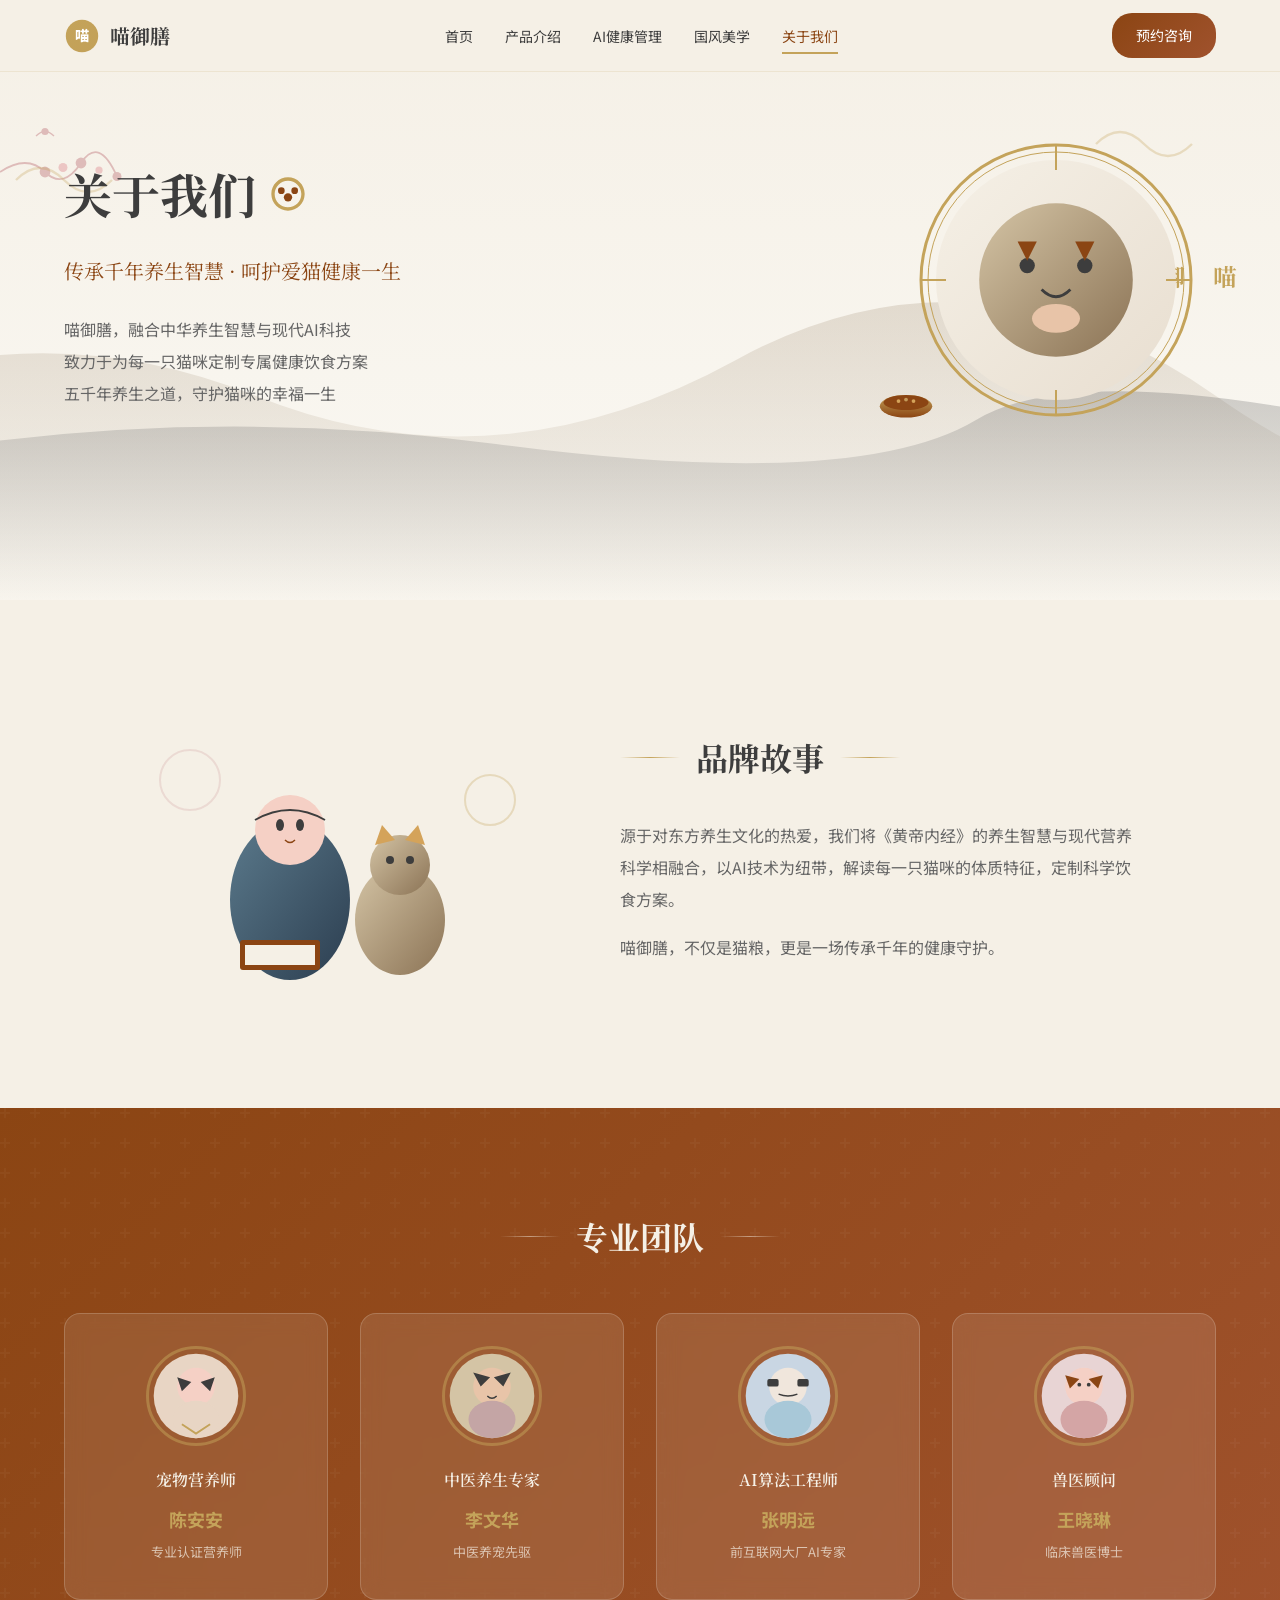
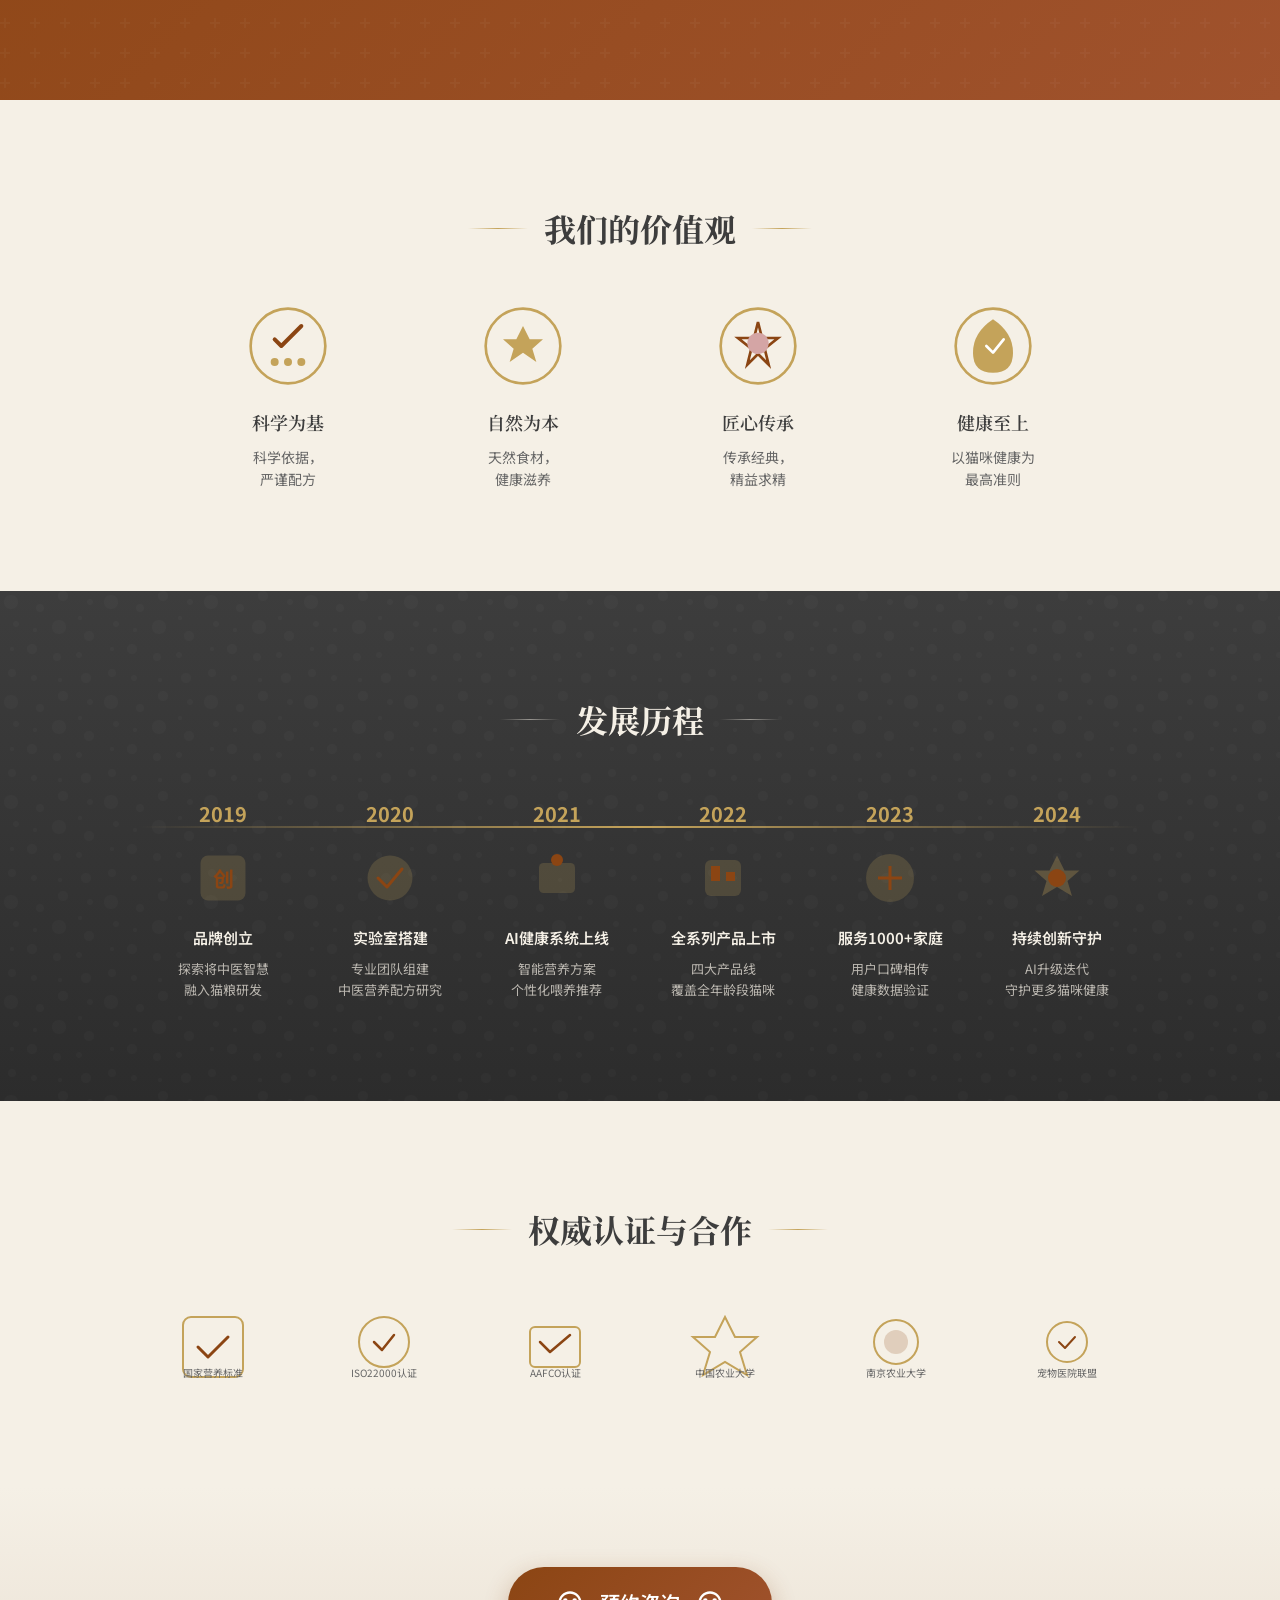
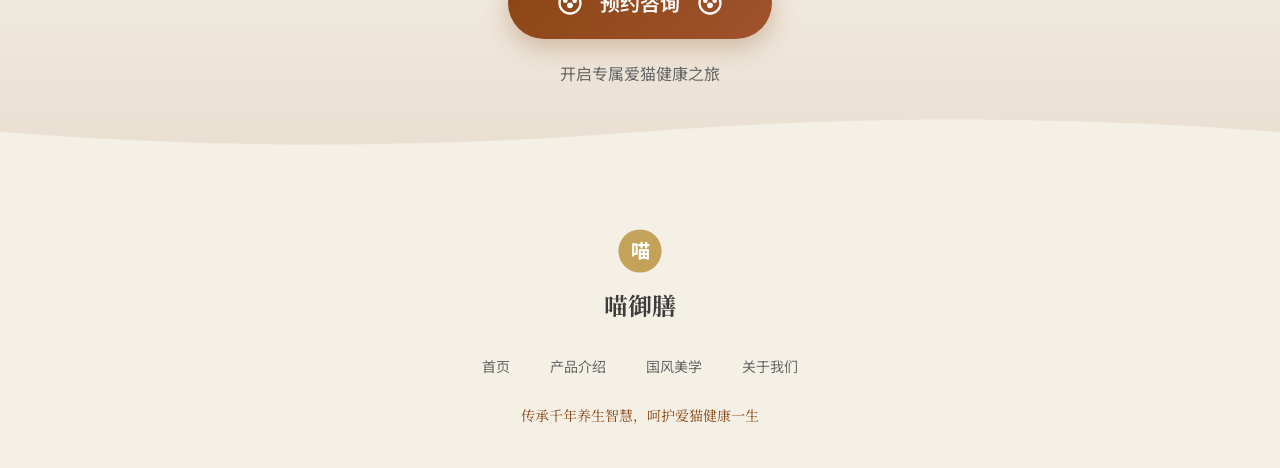
==== about.html @ 974aa681 "Add files via upload" ====
<!DOCTYPE html>
<html lang="zh-CN">
<head>
  <meta charset="UTF-8">
  <meta name="viewport" content="width=device-width, initial-scale=1.0">
  <title>关于我们 - 喵御膳</title>
  <meta name="description" content="了解喵御膳的品牌故事、专业团队与发展历程，传承千年养生智慧，融合现代AI科技。">
  <link rel="preconnect" href="https://fonts.googleapis.com">
  <link rel="preconnect" href="https://fonts.gstatic.com" crossorigin>
  <link href="https://fonts.googleapis.com/css2?family=Noto+Sans+SC:wght@300;400;500;700&family=Noto+Serif+SC:wght@400;600;700&family=Playfair+Display:wght@400;600;700&display=swap" rel="stylesheet">
  <link rel="stylesheet" href="css/main.css">
  <link rel="stylesheet" href="css/about.css">
</head>
<body>
  <!-- 导航栏 -->
  <nav class="navbar">
    <div class="container">
      <a href="index.html" class="logo">
        <div class="logo-icon">
          <svg viewBox="0 0 40 40" fill="none">
            <circle cx="20" cy="20" r="18" fill="url(#logoGrad)"/>
            <text x="20" y="26" text-anchor="middle" fill="white" font-size="16" font-weight="bold">喵</text>
            <defs>
              <linearGradient id="logoGrad" x1="0" y1="0" x2="40" y2="40">
                <stop offset="0%" stop-color="#C4A35A"/>
                <stop offset="100%" stop-color="#8B4513"/>
              </linearGradient>
            </defs>
          </svg>
        </div>
        <div class="logo-text">喵御膳</div>
      </a>
      <ul class="nav-links">
        <li><a href="index.html">首页</a></li>
        <li><a href="products.html">产品介绍</a></li>
        <li><a href="ai-health.html">AI健康管理</a></li>
        <li><a href="aesthetics.html">国风美学</a></li>
        <li><a href="about.html" class="active">关于我们</a></li>
      </ul>
      <a href="#contact" class="nav-cta">预约咨询</a>
    </div>
  </nav>

  <!-- Hero区域 -->
  <section class="about-hero">
    <!-- 梅花装饰 -->
    <div class="deco-plum-tl">
      <svg viewBox="0 0 200 150" fill="none">
        <path d="M0 80 Q30 60 50 80 T90 70 T130 85" stroke="#D4A5A5" stroke-width="2" fill="none"/>
        <circle cx="50" cy="80" r="6" fill="#D4A5A5"/>
        <circle cx="70" cy="75" r="5" fill="#E8B4B4"/>
        <circle cx="90" cy="70" r="6" fill="#D4A5A5"/>
        <circle cx="110" cy="78" r="4" fill="#E8B4B4"/>
        <circle cx="130" cy="85" r="5" fill="#D4A5A5"/>
        <path d="M40 40 Q50 30 60 40" stroke="#D4A5A5" stroke-width="1.5" fill="none"/>
        <circle cx="50" cy="35" r="4" fill="#D4A5A5"/>
      </svg>
    </div>

    <!-- 水墨山水背景 -->
    <div class="hero-bg">
      <svg viewBox="0 0 1440 500" preserveAspectRatio="xMidYMid slice" fill="none">
        <path d="M0 350 Q200 250 400 330 T800 300 T1200 330 T1440 310 V500 H0 Z" fill="url(#mountain1)" opacity="0.2"/>
        <path d="M0 400 Q300 330 600 370 T1000 350 T1440 380 V500 H0 Z" fill="url(#mountain2)" opacity="0.3"/>
        <path d="M200 150 Q220 130 240 150 T280 150" stroke="#C4A35A" stroke-width="2" fill="none" opacity="0.3"/>
        <path d="M1100 120 Q1120 100 1140 120 T1180 120" stroke="#C4A35A" stroke-width="2" fill="none" opacity="0.3"/>
        <defs>
          <linearGradient id="mountain1" x1="0" y1="0" x2="0" y2="1">
            <stop offset="0%" stop-color="#8B7355"/>
            <stop offset="100%" stop-color="#F5F0E6"/>
          </linearGradient>
          <linearGradient id="mountain2" x1="0" y1="0" x2="0" y2="1">
            <stop offset="0%" stop-color="#6B6B6B"/>
            <stop offset="100%" stop-color="#F5F0E6"/>
          </linearGradient>
        </defs>
      </svg>
    </div>

    <div class="container">
      <div class="hero-content">
        <div class="hero-text">
          <h1 class="hero-title">
            <span>关于我们</span>
            <svg class="paw-icon" viewBox="0 0 24 24" fill="#C4A35A">
              <path d="M12 2C6.48 2 2 6.48 2 12s4.48 10 10 10 10-4.48 10-10S17.52 2 12 2zm0 18c-4.41 0-8-3.59-8-8s3.59-8 8-8 8 3.59 8 8-3.59 8-8 8z"/>
              <circle cx="8" cy="10" r="2" fill="#8B4513"/>
              <circle cx="16" cy="10" r="2" fill="#8B4513"/>
              <circle cx="12" cy="14" r="2.5" fill="#8B4513"/>
            </svg>
          </h1>
          <p class="hero-subtitle">传承千年养生智慧 · 呵护爱猫健康一生</p>
          <p class="hero-desc">喵御膳，融合中华养生智慧与现代AI科技<br>致力于为每一只猫咪定制专属健康饮食方案<br>五千年养生之道，守护猫咪的幸福一生</p>
        </div>
        <div class="hero-visual">
          <!-- 竖排品牌名 -->
          <div class="brand-vertical">
            <span>喵</span>
            <span>御</span>
            <span>膳</span>
          </div>
          <!-- 圆形窗格 -->
          <div class="window-frame">
            <div class="window-inner">
              <div class="cat-placeholder">
                <svg viewBox="0 0 200 200" fill="none">
                  <circle cx="100" cy="100" r="80" fill="url(#catGrad)"/>
                  <circle cx="70" cy="85" r="8" fill="#3D3D3D"/>
                  <circle cx="130" cy="85" r="8" fill="#3D3D3D"/>
                  <path d="M60 60 L70 80 L80 60" fill="#8B4513"/>
                  <path d="M120 60 L130 80 L140 60" fill="#8B4513"/>
                  <path d="M85 110 Q100 125 115 110" stroke="#3D3D3D" stroke-width="3" fill="none"/>
                  <ellipse cx="100" cy="140" rx="25" ry="15" fill="#E8C4A8"/>
                  <defs>
                    <linearGradient id="catGrad" x1="0" y1="0" x2="1" y2="1">
                      <stop offset="0%" stop-color="#D4C4A5"/>
                      <stop offset="100%" stop-color="#8B7355"/>
                    </linearGradient>
                  </defs>
                </svg>
              </div>
            </div>
            <svg class="window-deco" viewBox="0 0 280 280" fill="none">
              <circle cx="140" cy="140" r="135" stroke="#C4A35A" stroke-width="3"/>
              <circle cx="140" cy="140" r="128" stroke="#C4A35A" stroke-width="1"/>
              <path d="M140 5 V30 M140 250 V275 M5 140 H30 M250 140 H275" stroke="#C4A35A" stroke-width="2"/>
            </svg>
          </div>
          <!-- 产品装饰 -->
          <div class="product-deco">
            <div class="food-bowl-small">
              <svg viewBox="0 0 80 50" fill="none">
                <ellipse cx="40" cy="35" rx="35" ry="15" fill="url(#bowlGrad)"/>
                <ellipse cx="40" cy="30" rx="30" ry="10" fill="#8B4513"/>
                <circle cx="30" cy="28" r="2.5" fill="#D4A35A"/>
                <circle cx="40" cy="26" r="2.5" fill="#C49A5A"/>
                <circle cx="50" cy="28" r="2.5" fill="#D4A35A"/>
                <defs>
                  <linearGradient id="bowlGrad" x1="0" y1="0" x2="0" y2="1">
                    <stop offset="0%" stop-color="#C4A35A"/>
                    <stop offset="100%" stop-color="#8B4513"/>
                  </linearGradient>
                </defs>
              </svg>
            </div>
          </div>
        </div>
      </div>
    </div>
  </section>

  <!-- 品牌故事 -->
  <section class="brand-story">
    <div class="container">
      <div class="story-content">
        <div class="story-image">
          <svg viewBox="0 0 400 300" fill="none">
            <!-- 古人形象 -->
            <ellipse cx="150" cy="200" rx="60" ry="80" fill="url(#robeGrad)"/>
            <circle cx="150" cy="130" r="35" fill="#F5D0C5"/>
            <path d="M115 120 Q150 100 185 120" stroke="#3D3D3D" stroke-width="2" fill="none"/>
            <ellipse cx="140" cy="125" rx="4" ry="6" fill="#3D3D3D"/>
            <ellipse cx="160" cy="125" rx="4" ry="6" fill="#3D3D3D"/>
            <path d="M145 140 Q150 145 155 140" stroke="#8B4513" stroke-width="1.5" fill="none"/>
            <!-- 猫咪 -->
            <ellipse cx="260" cy="220" rx="45" ry="55" fill="url(#catGrad2)"/>
            <circle cx="260" cy="165" r="30" fill="url(#catGrad2)"/>
            <path d="M235 145 L242 125 L255 140" fill="#D4A35A"/>
            <path d="M285 145 L278 125 L265 140" fill="#D4A35A"/>
            <circle cx="250" cy="160" r="4" fill="#3D3D3D"/>
            <circle cx="270" cy="160" r="4" fill="#3D3D3D"/>
            <!-- 书卷 -->
            <rect x="100" y="240" width="80" height="30" rx="3" fill="#8B4513"/>
            <rect x="105" y="245" width="70" height="20" fill="#F5F0E6"/>
            <!-- 装饰 -->
            <circle cx="50" cy="80" r="30" fill="none" stroke="#D4A5A5" stroke-width="2" opacity="0.3"/>
            <circle cx="350" cy="100" r="25" fill="none" stroke="#C4A35A" stroke-width="2" opacity="0.3"/>
            <defs>
              <linearGradient id="robeGrad" x1="0" y1="0" x2="1" y2="1">
                <stop offset="0%" stop-color="#5B7A8C"/>
                <stop offset="100%" stop-color="#2C3E50"/>
              </linearGradient>
              <linearGradient id="catGrad2" x1="0" y1="0" x2="1" y2="1">
                <stop offset="0%" stop-color="#D4C4A5"/>
                <stop offset="100%" stop-color="#8B7355"/>
              </linearGradient>
            </defs>
          </svg>
        </div>
        <div class="story-text">
          <h2 class="section-title-inline">
            <span class="deco-line"></span>
            <span>品牌故事</span>
            <span class="deco-line"></span>
          </h2>
          <p>源于对东方养生文化的热爱，我们将《黄帝内经》的养生智慧与现代营养科学相融合，以AI技术为纽带，解读每一只猫咪的体质特征，定制科学饮食方案。</p>
          <p>喵御膳，不仅是猫粮，更是一场传承千年的健康守护。</p>
        </div>
      </div>
    </div>
  </section>

  <!-- 专业团队 -->
  <section class="team-section">
    <div class="container">
      <h2 class="section-title-inline light">
        <span class="deco-line light"></span>
        <span>专业团队</span>
        <span class="deco-line light"></span>
      </h2>
      <div class="team-grid">
        <div class="team-card">
          <div class="team-avatar">
            <svg viewBox="0 0 100 100" fill="none">
              <circle cx="50" cy="50" r="45" fill="#E8D5C4"/>
              <circle cx="50" cy="40" r="20" fill="#F5D0C5"/>
              <path d="M30 30 L35 45 L45 35" fill="#3D3D3D"/>
              <path d="M70 30 L65 45 L55 35" fill="#3D3D3D"/>
              <ellipse cx="50" cy="75" rx="25" ry="20" fill="#E8D5C4"/>
              <path d="M35 80 L50 90 L65 80" stroke="#C4A35A" stroke-width="2" fill="none"/>
            </svg>
          </div>
          <h3>宠物营养师</h3>
          <p>陈安安</p>
          <p class="team-desc">专业认证营养师</p>
        </div>
        <div class="team-card">
          <div class="team-avatar">
            <svg viewBox="0 0 100 100" fill="none">
              <circle cx="50" cy="50" r="45" fill="#D4C4A5"/>
              <circle cx="50" cy="40" r="20" fill="#E8C4A8"/>
              <path d="M30 25 L38 40 L48 30" fill="#3D3D3D"/>
              <path d="M70 25 L62 40 L52 30" fill="#3D3D3D"/>
              <ellipse cx="50" cy="75" rx="25" ry="20" fill="#C4A5A5"/>
              <path d="M45 50 Q50 55 55 50" stroke="#3D3D3D" stroke-width="1.5" fill="none"/>
            </svg>
          </div>
          <h3>中医养生专家</h3>
          <p>李文华</p>
          <p class="team-desc">中医养宠先驱</p>
        </div>
        <div class="team-card">
          <div class="team-avatar">
            <svg viewBox="0 0 100 100" fill="none">
              <circle cx="50" cy="50" r="45" fill="#C9D6E3"/>
              <circle cx="50" cy="40" r="20" fill="#F0E6DC"/>
              <rect x="28" y="32" width="12" height="8" rx="2" fill="#3D3D3D"/>
              <rect x="60" y="32" width="12" height="8" rx="2" fill="#3D3D3D"/>
              <ellipse cx="50" cy="75" rx="25" ry="20" fill="#A8C8D8"/>
              <path d="M40 48 Q50 52 60 48" stroke="#3D3D3D" stroke-width="1.5" fill="none"/>
            </svg>
          </div>
          <h3>AI算法工程师</h3>
          <p>张明远</p>
          <p class="team-desc">前互联网大厂AI专家</p>
        </div>
        <div class="team-card">
          <div class="team-avatar">
            <svg viewBox="0 0 100 100" fill="none">
              <circle cx="50" cy="50" r="45" fill="#E8D4D4"/>
              <circle cx="50" cy="40" r="20" fill="#F5D0C5"/>
              <path d="M30 28 L35 42 L45 32" fill="#8B4513"/>
              <path d="M70 28 L65 42 L55 32" fill="#8B4513"/>
              <ellipse cx="50" cy="75" rx="25" ry="20" fill="#D4A5A5"/>
              <circle cx="45" cy="38" r="2" fill="#3D3D3D"/>
              <circle cx="55" cy="38" r="2" fill="#3D3D3D"/>
            </svg>
          </div>
          <h3>兽医顾问</h3>
          <p>王晓琳</p>
          <p class="team-desc">临床兽医博士</p>
        </div>
      </div>
    </div>
  </section>

  <!-- 我们的价值观 -->
  <section class="values-section">
    <div class="container">
      <h2 class="section-title-inline">
        <span class="deco-line"></span>
        <span>我们的价值观</span>
        <span class="deco-line"></span>
      </h2>
      <div class="values-grid">
        <div class="value-item">
          <div class="value-icon">
            <svg viewBox="0 0 60 60" fill="none">
              <circle cx="30" cy="30" r="28" stroke="#C4A35A" stroke-width="2"/>
              <path d="M20 25 L25 30 L40 15" stroke="#8B4513" stroke-width="3" stroke-linecap="round" stroke-linejoin="round"/>
              <circle cx="20" cy="42" r="3" fill="#C4A35A"/>
              <circle cx="30" cy="42" r="3" fill="#C4A35A"/>
              <circle cx="40" cy="42" r="3" fill="#C4A35A"/>
            </svg>
          </div>
          <h3>科学为基</h3>
          <p>科学依据，<br>严谨配方</p>
        </div>
        <div class="value-item">
          <div class="value-icon">
            <svg viewBox="0 0 60 60" fill="none">
              <circle cx="30" cy="30" r="28" stroke="#C4A35A" stroke-width="2"/>
              <path d="M30 15 L35 25 H45 L37 32 L40 42 L30 35 L20 42 L23 32 L15 25 H25 Z" fill="#C4A35A"/>
            </svg>
          </div>
          <h3>自然为本</h3>
          <p>天然食材，<br>健康滋养</p>
        </div>
        <div class="value-item">
          <div class="value-icon">
            <svg viewBox="0 0 60 60" fill="none">
              <circle cx="30" cy="30" r="28" stroke="#C4A35A" stroke-width="2"/>
              <path d="M30 12 L33 24 H45 L35 32 L38 44 L30 36 L22 44 L25 32 L15 24 H27 Z" fill="none" stroke="#8B4513" stroke-width="2"/>
              <circle cx="30" cy="28" r="8" fill="#D4A5A5"/>
            </svg>
          </div>
          <h3>匠心传承</h3>
          <p>传承经典，<br>精益求精</p>
        </div>
        <div class="value-item">
          <div class="value-icon">
            <svg viewBox="0 0 60 60" fill="none">
              <circle cx="30" cy="30" r="28" stroke="#C4A35A" stroke-width="2"/>
              <path d="M30 10 Q45 20 45 35 Q45 50 30 50 Q15 50 15 35 Q15 20 30 10" fill="#C4A35A"/>
              <path d="M25 30 L30 35 L38 25" stroke="white" stroke-width="2" stroke-linecap="round" stroke-linejoin="round"/>
            </svg>
          </div>
          <h3>健康至上</h3>
          <p>以猫咪健康为<br>最高准则</p>
        </div>
      </div>
    </div>
  </section>

  <!-- 发展历程 -->
  <section class="timeline-section">
    <div class="container">
      <h2 class="section-title-inline light">
        <span class="deco-line light"></span>
        <span>发展历程</span>
        <span class="deco-line light"></span>
      </h2>
      <div class="timeline">
        <div class="timeline-item">
          <div class="timeline-year">2019</div>
          <div class="timeline-icon">
            <svg viewBox="0 0 40 40" fill="none">
              <rect x="5" y="5" width="30" height="30" rx="5" fill="#C4A35A" opacity="0.2"/>
              <text x="20" y="26" text-anchor="middle" fill="#8B4513" font-size="14" font-weight="bold">创</text>
            </svg>
          </div>
          <div class="timeline-content">
            <h4>品牌创立</h4>
            <p>探索将中医智慧<br>融入猫粮研发</p>
          </div>
        </div>
        <div class="timeline-item">
          <div class="timeline-year">2020</div>
          <div class="timeline-icon">
            <svg viewBox="0 0 40 40" fill="none">
              <circle cx="20" cy="20" r="15" fill="#C4A35A" opacity="0.2"/>
              <path d="M12 20 L18 26 L28 14" stroke="#8B4513" stroke-width="2" stroke-linecap="round" stroke-linejoin="round"/>
            </svg>
          </div>
          <div class="timeline-content">
            <h4>实验室搭建</h4>
            <p>专业团队组建<br>中医营养配方研究</p>
          </div>
        </div>
        <div class="timeline-item">
          <div class="timeline-year">2021</div>
          <div class="timeline-icon">
            <svg viewBox="0 0 40 40" fill="none">
              <rect x="8" y="10" width="24" height="20" rx="3" fill="#C4A35A" opacity="0.2"/>
              <circle cx="20" cy="8" r="4" fill="#8B4513"/>
            </svg>
          </div>
          <div class="timeline-content">
            <h4>AI健康系统上线</h4>
            <p>智能营养方案<br>个性化喂养推荐</p>
          </div>
        </div>
        <div class="timeline-item">
          <div class="timeline-year">2022</div>
          <div class="timeline-icon">
            <svg viewBox="0 0 40 40" fill="none">
              <rect x="8" y="8" width="24" height="24" rx="4" fill="#C4A35A" opacity="0.2"/>
              <rect x="12" y="12" width="6" height="10" fill="#8B4513"/>
              <rect x="22" y="16" width="6" height="6" fill="#8B4513"/>
            </svg>
          </div>
          <div class="timeline-content">
            <h4>全系列产品上市</h4>
            <p>四大产品线<br>覆盖全年龄段猫咪</p>
          </div>
        </div>
        <div class="timeline-item">
          <div class="timeline-year">2023</div>
          <div class="timeline-icon">
            <svg viewBox="0 0 40 40" fill="none">
              <circle cx="20" cy="20" r="16" fill="#C4A35A" opacity="0.2"/>
              <path d="M12 20 H28 M20 12 V28" stroke="#8B4513" stroke-width="2"/>
            </svg>
          </div>
          <div class="timeline-content">
            <h4>服务1000+家庭</h4>
            <p>用户口碑相传<br>健康数据验证</p>
          </div>
        </div>
        <div class="timeline-item">
          <div class="timeline-year">2024</div>
          <div class="timeline-icon">
            <svg viewBox="0 0 40 40" fill="none">
              <polygon points="20,5 25,15 35,15 27,22 30,32 20,26 10,32 13,22 5,15 15,15" fill="#C4A35A" opacity="0.3"/>
              <circle cx="20" cy="20" r="6" fill="#8B4513"/>
            </svg>
          </div>
          <div class="timeline-content">
            <h4>持续创新守护</h4>
            <p>AI升级迭代<br>守护更多猫咪健康</p>
          </div>
        </div>
      </div>
    </div>
  </section>

  <!-- 权威认证与合作 -->
  <section class="certification-section">
    <div class="container">
      <h2 class="section-title-inline">
        <span class="deco-line"></span>
        <span>权威认证与合作</span>
        <span class="deco-line"></span>
      </h2>
      <div class="cert-grid">
        <div class="cert-item">
          <div class="cert-icon">
            <svg viewBox="0 0 80 80" fill="none">
              <rect x="10" y="10" width="60" height="60" rx="8" fill="#F5F0E6" stroke="#C4A35A" stroke-width="2"/>
              <path d="M25 40 L35 50 L55 30" stroke="#8B4513" stroke-width="3" stroke-linecap="round" stroke-linejoin="round"/>
              <text x="40" y="70" text-anchor="middle" fill="#666" font-size="10">国家营养标准</text>
            </svg>
          </div>
        </div>
        <div class="cert-item">
          <div class="cert-icon">
            <svg viewBox="0 0 80 80" fill="none">
              <circle cx="40" cy="35" r="25" fill="#F5F0E6" stroke="#C4A35A" stroke-width="2"/>
              <path d="M30 35 L38 43 L50 28" stroke="#8B4513" stroke-width="2.5" stroke-linecap="round" stroke-linejoin="round"/>
              <text x="40" y="70" text-anchor="middle" fill="#666" font-size="10">ISO22000认证</text>
            </svg>
          </div>
        </div>
        <div class="cert-item">
          <div class="cert-icon">
            <svg viewBox="0 0 80 80" fill="none">
              <rect x="15" y="20" width="50" height="40" rx="5" fill="#F5F0E6" stroke="#C4A35A" stroke-width="2"/>
              <path d="M25 35 L35 45 L55 28" stroke="#8B4513" stroke-width="2.5" stroke-linecap="round" stroke-linejoin="round"/>
              <text x="40" y="70" text-anchor="middle" fill="#666" font-size="10">AAFCO认证</text>
            </svg>
          </div>
        </div>
        <div class="cert-item">
          <div class="cert-icon">
            <svg viewBox="0 0 80 80" fill="none">
              <polygon points="40,10 50,30 72,30 55,45 62,68 40,55 18,68 25,45 8,30 30,30" fill="#F5F0E6" stroke="#C4A35A" stroke-width="2"/>
              <text x="40" y="70" text-anchor="middle" fill="#666" font-size="10">中国农业大学</text>
            </svg>
          </div>
        </div>
        <div class="cert-item">
          <div class="cert-icon">
            <svg viewBox="0 0 80 80" fill="none">
              <circle cx="40" cy="35" r="22" fill="#F5F0E6" stroke="#C4A35A" stroke-width="2"/>
              <circle cx="40" cy="35" r="12" fill="#8B4513" opacity="0.2"/>
              <text x="40" y="70" text-anchor="middle" fill="#666" font-size="10">南京农业大学</text>
            </svg>
          </div>
        </div>
        <div class="cert-item">
          <div class="cert-icon">
            <svg viewBox="0 0 80 80" fill="none">
              <rect x="20" y="15" width="40" height="40" rx="20" fill="#F5F0E6" stroke="#C4A35A" stroke-width="2"/>
              <path d="M32 35 L38 41 L48 30" stroke="#8B4513" stroke-width="2" stroke-linecap="round" stroke-linejoin="round"/>
              <text x="40" y="70" text-anchor="middle" fill="#666" font-size="10">宠物医院联盟</text>
            </svg>
          </div>
        </div>
      </div>
    </div>
  </section>

  <!-- CTA区域 -->
  <section class="cta-section" id="contact">
    <div class="container">
      <a href="#" class="cta-button-large">
        <svg class="paw-left" viewBox="0 0 24 24" fill="currentColor">
          <path d="M12 2C6.48 2 2 6.48 2 12s4.48 10 10 10 10-4.48 10-10S17.52 2 12 2zm0 18c-4.41 0-8-3.59-8-8s3.59-8 8-8 8 3.59 8 8-3.59 8-8 8z"/>
          <circle cx="8" cy="10" r="2" fill="white"/>
          <circle cx="16" cy="10" r="2" fill="white"/>
          <circle cx="12" cy="14" r="2.5" fill="white"/>
        </svg>
        <span>预约咨询</span>
        <svg class="paw-right" viewBox="0 0 24 24" fill="currentColor">
          <path d="M12 2C6.48 2 2 6.48 2 12s4.48 10 10 10 10-4.48 10-10S17.52 2 12 2zm0 18c-4.41 0-8-3.59-8-8s3.59-8 8-8 8 3.59 8 8-3.59 8-8 8z"/>
          <circle cx="8" cy="10" r="2" fill="white"/>
          <circle cx="16" cy="10" r="2" fill="white"/>
          <circle cx="12" cy="14" r="2.5" fill="white"/>
        </svg>
      </a>
      <p class="cta-desc">开启专属爱猫健康之旅</p>
    </div>
  </section>

  <!-- 页脚 -->
  <footer class="footer">
    <div class="footer-deco">
      <svg viewBox="0 0 1440 100" preserveAspectRatio="none">
        <path d="M0 30 Q360 80 720 30 T1440 30 V100 H0 Z" fill="#F5F0E6"/>
      </svg>
    </div>
    <div class="container">
      <div class="footer-logo">
        <div class="logo-icon small">
          <svg viewBox="0 0 40 40" fill="none">
            <circle cx="20" cy="20" r="18" fill="url(#logoGradFooter)"/>
            <text x="20" y="26" text-anchor="middle" fill="white" font-size="16" font-weight="bold">喵</text>
            <defs>
              <linearGradient id="logoGradFooter" x1="0" y1="0" x2="40" y2="40">
                <stop offset="0%" stop-color="#C4A35A"/>
                <stop offset="100%" stop-color="#8B4513"/>
              </linearGradient>
            </defs>
          </svg>
        </div>
        <div class="logo-text-footer">喵御膳</div>
      </div>
      <ul class="footer-links">
        <li><a href="index.html">首页</a></li>
        <li><a href="products.html">产品介绍</a></li>
        <li><a href="aesthetics.html">国风美学</a></li>
        <li><a href="about.html">关于我们</a></li>
      </ul>
      <p class="footer-copy">传承千年养生智慧，呵护爱猫健康一生</p>
    </div>
  </footer>

  <script src="js/main.js"></script>
</body>
</html>
---- css/main.css ----
/* 喵御膳 - 公共样式 */

/* CSS变量 */
:root {
  --color-primary: #C4A35A;
  --color-primary-dark: #A68A4A;
  --color-secondary: #8B4513;
  --color-bg: #F5F0E6;
  --color-bg-light: #FAF8F3;
  --color-text: #3D3D3D;
  --color-text-light: #666666;
  --color-accent: #D4A5A5;
  --color-ink: #6B6B6B;
  --color-cta: #8B0000;
  --shadow-soft: 0 4px 20px rgba(0, 0, 0, 0.08);
  --shadow-card: 0 8px 32px rgba(0, 0, 0, 0.1);
  --radius: 16px;
  --radius-sm: 8px;
}

/* 重置 */
* {
  margin: 0;
  padding: 0;
  box-sizing: border-box;
}

html {
  scroll-behavior: smooth;
}

body {
  font-family: 'Noto Sans SC', 'PingFang SC', 'Microsoft YaHei', sans-serif;
  background-color: var(--color-bg);
  color: var(--color-text);
  line-height: 1.8;
  overflow-x: hidden;
}

/* 字体导入 */
@import url('https://fonts.googleapis.com/css2?family=Noto+Sans+SC:wght@300;400;500;700&family=Noto+Serif+SC:wght@400;600;700&family=Playfair+Display:wght@400;600;700&display=swap');

/* 标题字体 */
h1, h2, h3, .title-serif {
  font-family: 'Noto Serif SC', serif;
}

/* 链接 */
a {
  text-decoration: none;
  color: inherit;
  transition: color 0.3s ease;
}

a:hover {
  color: var(--color-primary);
}

/* 图片 */
img {
  max-width: 100%;
  height: auto;
  display: block;
}

/* 容器 */
.container {
  max-width: 1200px;
  margin: 0 auto;
  padding: 0 24px;
}

/* 导航栏 */
.navbar {
  position: fixed;
  top: 0;
  left: 0;
  right: 0;
  height: 72px;
  background: rgba(245, 240, 230, 0.98);
  backdrop-filter: blur(10px);
  z-index: 1000;
  border-bottom: 1px solid rgba(196, 163, 90, 0.15);
}

.navbar .container {
  display: flex;
  align-items: center;
  justify-content: space-between;
  height: 100%;
}

.logo {
  display: flex;
  align-items: center;
  gap: 10px;
}

.logo-icon {
  width: 36px;
  height: 36px;
}

.logo-icon svg {
  width: 100%;
  height: 100%;
}

.logo-text {
  font-family: 'Noto Serif SC', serif;
  font-size: 20px;
  font-weight: 700;
  color: var(--color-text);
}

.nav-links {
  display: flex;
  gap: 32px;
  list-style: none;
}

.nav-links a {
  font-size: 14px;
  color: var(--color-text);
  position: relative;
  padding: 8px 0;
  transition: color 0.3s ease;
}

.nav-links a:hover,
.nav-links a.active {
  color: var(--color-secondary);
}

.nav-links a::after {
  content: '';
  position: absolute;
  bottom: 0;
  left: 0;
  width: 0;
  height: 2px;
  background: var(--color-primary);
  transition: width 0.3s ease;
}

.nav-links a:hover::after,
.nav-links a.active::after {
  width: 100%;
}

.nav-cta {
  background: linear-gradient(135deg, var(--color-secondary), #A0522D);
  color: white !important;
  padding: 10px 24px;
  border-radius: 20px;
  font-size: 14px;
  transition: all 0.3s ease;
}

.nav-cta:hover {
  transform: translateY(-2px);
  box-shadow: 0 4px 12px rgba(139, 69, 19, 0.3);
}

/* 按钮样式 */
.btn {
  display: inline-flex;
  align-items: center;
  gap: 8px;
  padding: 14px 32px;
  border-radius: 28px;
  font-size: 16px;
  font-weight: 500;
  cursor: pointer;
  transition: all 0.3s ease;
  border: none;
}

.btn-primary {
  background: linear-gradient(135deg, #8B4513, #A0522D);
  color: white;
  box-shadow: 0 4px 16px rgba(139, 69, 19, 0.3);
}

.btn-primary:hover {
  transform: translateY(-2px);
  box-shadow: 0 6px 20px rgba(139, 69, 19, 0.4);
  color: white;
}

.btn-gold {
  background: linear-gradient(135deg, var(--color-primary), #D4AF37);
  color: white;
  box-shadow: 0 4px 16px rgba(196, 163, 90, 0.3);
}

.btn-gold:hover {
  transform: translateY(-2px);
  box-shadow: 0 6px 20px rgba(196, 163, 90, 0.4);
  color: white;
}

/* 区块标题 */
.section-title {
  text-align: center;
  margin-bottom: 48px;
}

.section-title h2 {
  font-size: 36px;
  font-weight: 700;
  color: var(--color-text);
  margin-bottom: 12px;
  position: relative;
  display: inline-block;
}

.section-title h2::after {
  content: '';
  position: absolute;
  bottom: -8px;
  left: 50%;
  transform: translateX(-50%);
  width: 60px;
  height: 3px;
  background: linear-gradient(90deg, transparent, var(--color-primary), transparent);
}

.section-title p {
  font-size: 16px;
  color: var(--color-text-light);
  margin-top: 16px;
}

/* 装饰元素 */
.deco-plum {
  position: absolute;
  width: 120px;
  opacity: 0.6;
  pointer-events: none;
}

/* 卡片样式 */
.card {
  background: white;
  border-radius: var(--radius);
  padding: 32px;
  box-shadow: var(--shadow-card);
  transition: transform 0.3s ease, box-shadow 0.3s ease;
}

.card:hover {
  transform: translateY(-4px);
  box-shadow: 0 12px 40px rgba(0, 0, 0, 0.12);
}

/* 图标圆圈 */
.icon-circle {
  width: 64px;
  height: 64px;
  border-radius: 50%;
  background: linear-gradient(135deg, var(--color-bg), white);
  display: flex;
  align-items: center;
  justify-content: center;
  margin-bottom: 16px;
  border: 2px solid rgba(196, 163, 90, 0.3);
}

.icon-circle svg {
  width: 28px;
  height: 28px;
  color: var(--color-primary);
}

/* 页脚 */
.footer {
  background: #F5F0E6;
  padding: 60px 0 40px;
  position: relative;
  text-align: center;
}

.footer-deco {
  position: absolute;
  top: -50px;
  left: 0;
  right: 0;
  height: 50px;
}

.footer-deco svg {
  width: 100%;
  height: 100%;
}

.footer-logo {
  display: flex;
  flex-direction: column;
  align-items: center;
  margin-bottom: 24px;
}

.logo-icon.small {
  width: 48px;
  height: 48px;
  margin-bottom: 8px;
}

.logo-icon.small svg {
  width: 100%;
  height: 100%;
}

.logo-text-footer {
  font-size: 24px;
  font-weight: 700;
  color: #3D3D3D;
  font-family: 'Noto Serif SC', serif;
}

.footer-links {
  display: flex;
  justify-content: center;
  gap: 40px;
  margin-bottom: 24px;
  list-style: none;
}

.footer-links a {
  color: #666;
  font-size: 14px;
  transition: color 0.3s ease;
}

.footer-links a:hover {
  color: #C4A35A;
}

.footer-copy {
  font-size: 14px;
  color: #8B4513;
  font-family: 'Noto Serif SC', serif;
}

/* 动画 */
@keyframes fadeInUp {
  from {
    opacity: 0;
    transform: translateY(30px);
  }
  to {
    opacity: 1;
    transform: translateY(0);
  }
}

.fade-in-up {
  animation: fadeInUp 0.8s ease forwards;
}

/* 响应式 */
@media (max-width: 768px) {
  .navbar {
    height: 60px;
  }

  .nav-links {
    display: none;
  }

  .logo-text {
    font-size: 20px;
  }

  .section-title h2 {
    font-size: 28px;
  }

  .container {
    padding: 0 16px;
  }
}
---- css/about.css ----
/* 关于我们页面样式 */

/* Hero区域 */
.about-hero {
  position: relative;
  min-height: 600px;
  padding-top: 120px;
  padding-bottom: 80px;
  background: linear-gradient(180deg, #F5F0E6 0%, #FAF8F3 100%);
  overflow: hidden;
}

.about-hero .deco-plum-tl {
  position: absolute;
  top: 100px;
  left: 0;
  width: 180px;
  opacity: 0.7;
}

.about-hero .hero-bg {
  position: absolute;
  bottom: 0;
  left: 0;
  right: 0;
  height: 100%;
  z-index: 0;
}

.about-hero .hero-bg svg {
  width: 100%;
  height: 100%;
}

.about-hero .container {
  position: relative;
  z-index: 1;
}

.about-hero .hero-content {
  display: flex;
  align-items: center;
  justify-content: space-between;
  gap: 60px;
}

.about-hero .hero-text {
  flex: 1;
  max-width: 550px;
}

.about-hero .hero-title {
  display: flex;
  align-items: center;
  gap: 12px;
  font-size: 48px;
  font-weight: 700;
  color: #3D3D3D;
  margin-bottom: 16px;
  font-family: 'Noto Serif SC', serif;
}

.about-hero .hero-title .paw-icon {
  width: 40px;
  height: 40px;
}

.about-hero .hero-subtitle {
  font-size: 20px;
  color: #8B4513;
  margin-bottom: 24px;
  font-family: 'Noto Serif SC', serif;
}

.about-hero .hero-desc {
  font-size: 16px;
  line-height: 2;
  color: #666;
}

.about-hero .hero-visual {
  position: relative;
  width: 320px;
  height: 320px;
  display: flex;
  align-items: center;
  justify-content: center;
}

.about-hero .brand-vertical {
  position: absolute;
  right: -30px;
  top: 50%;
  transform: translateY(-50%);
  display: flex;
  flex-direction: column;
  gap: 8px;
  writing-mode: vertical-rl;
  text-orientation: upright;
  font-size: 24px;
  font-weight: 700;
  color: #C4A35A;
  font-family: 'Noto Serif SC', serif;
  letter-spacing: 8px;
}

.about-hero .window-frame {
  position: relative;
  width: 280px;
  height: 280px;
}

.about-hero .window-inner {
  position: absolute;
  top: 50%;
  left: 50%;
  transform: translate(-50%, -50%);
  width: 240px;
  height: 240px;
  border-radius: 50%;
  overflow: hidden;
  background: linear-gradient(135deg, #F5F0E6, #E8DED0);
}

.about-hero .cat-placeholder {
  width: 100%;
  height: 100%;
  display: flex;
  align-items: center;
  justify-content: center;
}

.about-hero .cat-placeholder svg {
  width: 80%;
  height: 80%;
}

.about-hero .window-deco {
  position: absolute;
  top: 0;
  left: 0;
  width: 100%;
  height: 100%;
}

.about-hero .product-deco {
  position: absolute;
  bottom: 20px;
  left: -20px;
}

.about-hero .food-bowl-small {
  width: 60px;
  height: 40px;
}

/* 通用区块标题 */
.section-title-inline {
  display: flex;
  align-items: center;
  justify-content: center;
  gap: 16px;
  font-size: 32px;
  font-weight: 700;
  color: #3D3D3D;
  margin-bottom: 48px;
  font-family: 'Noto Serif SC', serif;
}

.section-title-inline.light {
  color: #F5F0E6;
}

.section-title-inline .deco-line {
  width: 60px;
  height: 1px;
  background: linear-gradient(90deg, transparent, #C4A35A, transparent);
}

.section-title-inline .deco-line.light {
  background: linear-gradient(90deg, transparent, rgba(245, 240, 230, 0.5), transparent);
}

/* 品牌故事 */
.brand-story {
  padding: 100px 0;
  background: #F5F0E6;
}

.brand-story .story-content {
  display: flex;
  align-items: center;
  gap: 80px;
  max-width: 1000px;
  margin: 0 auto;
}

.brand-story .story-image {
  flex: 0 0 400px;
}

.brand-story .story-image svg {
  width: 100%;
  height: auto;
}

.brand-story .story-text {
  flex: 1;
}

.brand-story .story-text .section-title-inline {
  justify-content: flex-start;
  margin-bottom: 32px;
}

.brand-story .story-text p {
  font-size: 16px;
  line-height: 2;
  color: #666;
  margin-bottom: 16px;
}

/* 专业团队 */
.team-section {
  padding: 100px 0;
  background: linear-gradient(135deg, #8B4513 0%, #A0522D 100%);
  position: relative;
  overflow: hidden;
}

.team-section::before {
  content: '';
  position: absolute;
  top: 0;
  left: 0;
  right: 0;
  bottom: 0;
  background: url("data:image/svg+xml,%3Csvg width='60' height='60' viewBox='0 0 60 60' xmlns='http://www.w3.org/2000/svg'%3E%3Cg fill='none' fill-rule='evenodd'%3E%3Cg fill='%23ffffff' fill-opacity='0.03'%3E%3Cpath d='M36 34v-4h-2v4h-4v2h4v4h2v-4h4v-2h-4zm0-30V0h-2v4h-4v2h4v4h2V6h4V4h-4zM6 34v-4H4v4H0v2h4v4h2v-4h4v-2H6zM6 4V0H4v4H0v2h4v4h2V6h4V4H6z'/%3E%3C/g%3E%3C/g%3E%3C/svg%3E");
}

.team-section .container {
  position: relative;
  z-index: 1;
}

.team-grid {
  display: grid;
  grid-template-columns: repeat(4, 1fr);
  gap: 32px;
}

.team-card {
  text-align: center;
  padding: 32px 24px;
  background: rgba(255, 255, 255, 0.1);
  backdrop-filter: blur(10px);
  border-radius: 16px;
  border: 1px solid rgba(245, 240, 230, 0.2);
  transition: transform 0.3s ease;
}

.team-card:hover {
  transform: translateY(-8px);
}

.team-avatar {
  width: 100px;
  height: 100px;
  margin: 0 auto 20px;
  border-radius: 50%;
  overflow: hidden;
  border: 3px solid rgba(196, 163, 90, 0.5);
}

.team-avatar svg {
  width: 100%;
  height: 100%;
}

.team-card h3 {
  font-size: 16px;
  font-weight: 600;
  color: #F5F0E6;
  margin-bottom: 8px;
}

.team-card p {
  font-size: 18px;
  font-weight: 700;
  color: #C4A35A;
  margin-bottom: 4px;
}

.team-card .team-desc {
  font-size: 13px;
  color: rgba(245, 240, 230, 0.7);
  font-weight: 400;
}

/* 价值观 */
.values-section {
  padding: 100px 0;
  background: #F5F0E6;
}

.values-grid {
  display: grid;
  grid-template-columns: repeat(4, 1fr);
  gap: 40px;
  max-width: 900px;
  margin: 0 auto;
}

.value-item {
  text-align: center;
}

.value-icon {
  width: 80px;
  height: 80px;
  margin: 0 auto 20px;
}

.value-icon svg {
  width: 100%;
  height: 100%;
}

.value-item h3 {
  font-size: 18px;
  font-weight: 600;
  color: #3D3D3D;
  margin-bottom: 8px;
}

.value-item p {
  font-size: 14px;
  color: #666;
  line-height: 1.6;
}

/* 发展历程 */
.timeline-section {
  padding: 100px 0;
  background: linear-gradient(180deg, #3D3D3D 0%, #2C2C2C 100%);
  position: relative;
}

.timeline-section::before {
  content: '';
  position: absolute;
  top: 0;
  left: 0;
  right: 0;
  bottom: 0;
  background: url("data:image/svg+xml,%3Csvg width='100' height='100' viewBox='0 0 100 100' xmlns='http://www.w3.org/2000/svg'%3E%3Cpath d='M11 18c3.866 0 7-3.134 7-7s-3.134-7-7-7-7 3.134-7 7 3.134 7 7 7zm48 25c3.866 0 7-3.134 7-7s-3.134-7-7-7-7 3.134-7 7 3.134 7 7 7zm-43-7c1.657 0 3-1.343 3-3s-1.343-3-3-3-3 1.343-3 3 1.343 3 3 3zm63 31c1.657 0 3-1.343 3-3s-1.343-3-3-3-3 1.343-3 3 1.343 3 3 3zM34 90c1.657 0 3-1.343 3-3s-1.343-3-3-3-3 1.343-3 3 1.343 3 3 3zm56-76c1.657 0 3-1.343 3-3s-1.343-3-3-3-3 1.343-3 3 1.343 3 3 3zM12 86c2.21 0 4-1.79 4-4s-1.79-4-4-4-4 1.79-4 4 1.79 4 4 4zm28-65c2.21 0 4-1.79 4-4s-1.79-4-4-4-4 1.79-4 4 1.79 4 4 4zm23-11c2.76 0 5-2.24 5-5s-2.24-5-5-5-5 2.24-5 5 2.24 5 5 5zm-6 60c2.21 0 4-1.79 4-4s-1.79-4-4-4-4 1.79-4 4 1.79 4 4 4zm29 22c2.76 0 5-2.24 5-5s-2.24-5-5-5-5 2.24-5 5 2.24 5 5 5zM32 63c2.76 0 5-2.24 5-5s-2.24-5-5-5-5 2.24-5 5 2.24 5 5 5zm57-13c2.76 0 5-2.24 5-5s-2.24-5-5-5-5 2.24-5 5 2.24 5 5 5zm-9-21c1.105 0 2-.895 2-2s-.895-2-2-2-2 .895-2 2 .895 2 2 2zM60 91c1.105 0 2-.895 2-2s-.895-2-2-2-2 .895-2 2 .895 2 2 2zM35 41c1.105 0 2-.895 2-2s-.895-2-2-2-2 .895-2 2 .895 2 2 2zM12 60c1.105 0 2-.895 2-2s-.895-2-2-2-2 .895-2 2 .895 2 2 2z' fill='%23ffffff' fill-opacity='0.02' fill-rule='evenodd'/%3E%3C/svg%3E");
}

.timeline-section .container {
  position: relative;
  z-index: 1;
}

.timeline {
  display: flex;
  justify-content: space-between;
  position: relative;
  max-width: 1000px;
  margin: 0 auto;
}

.timeline::before {
  content: '';
  position: absolute;
  top: 30px;
  left: 0;
  right: 0;
  height: 2px;
  background: linear-gradient(90deg, transparent, #C4A35A, transparent);
}

.timeline-item {
  text-align: center;
  position: relative;
  flex: 1;
}

.timeline-year {
  font-size: 20px;
  font-weight: 700;
  color: #C4A35A;
  margin-bottom: 16px;
}

.timeline-icon {
  width: 60px;
  height: 60px;
  margin: 0 auto 16px;
  position: relative;
  z-index: 1;
}

.timeline-icon svg {
  width: 100%;
  height: 100%;
}

.timeline-content h4 {
  font-size: 15px;
  font-weight: 600;
  color: #F5F0E6;
  margin-bottom: 8px;
}

.timeline-content p {
  font-size: 13px;
  color: rgba(245, 240, 230, 0.7);
  line-height: 1.6;
}

/* 权威认证 */
.certification-section {
  padding: 100px 0;
  background: #F5F0E6;
}

.cert-grid {
  display: grid;
  grid-template-columns: repeat(6, 1fr);
  gap: 24px;
  max-width: 1000px;
  margin: 0 auto;
}

.cert-item {
  text-align: center;
}

.cert-icon {
  width: 80px;
  height: 80px;
  margin: 0 auto;
}

.cert-icon svg {
  width: 100%;
  height: 100%;
}

/* CTA区域 */
.cta-section {
  padding: 80px 0;
  background: linear-gradient(180deg, #F5F0E6 0%, #E8DED0 100%);
  text-align: center;
}

.cta-button-large {
  display: inline-flex;
  align-items: center;
  gap: 16px;
  background: linear-gradient(135deg, #8B4513, #A0522D);
  color: white;
  padding: 18px 48px;
  border-radius: 40px;
  font-size: 20px;
  font-weight: 600;
  transition: all 0.3s ease;
  box-shadow: 0 8px 24px rgba(139, 69, 19, 0.3);
}

.cta-button-large:hover {
  transform: translateY(-4px);
  box-shadow: 0 12px 32px rgba(139, 69, 19, 0.4);
  color: white;
}

.cta-button-large svg {
  width: 28px;
  height: 28px;
}

.cta-desc {
  margin-top: 20px;
  font-size: 16px;
  color: #666;
}

/* 响应式 */
@media (max-width: 1024px) {
  .about-hero .hero-content {
    flex-direction: column;
    text-align: center;
  }

  .about-hero .hero-text {
    max-width: 100%;
  }

  .about-hero .hero-visual {
    order: -1;
  }

  .brand-story .story-content {
    flex-direction: column;
    gap: 40px;
  }

  .brand-story .story-image {
    flex: 0 0 auto;
    max-width: 350px;
  }

  .team-grid {
    grid-template-columns: repeat(2, 1fr);
  }

  .values-grid {
    grid-template-columns: repeat(2, 1fr);
  }

  .timeline {
    flex-wrap: wrap;
    gap: 40px;
  }

  .timeline::before {
    display: none;
  }

  .timeline-item {
    flex: 0 0 calc(33.333% - 27px);
  }

  .cert-grid {
    grid-template-columns: repeat(3, 1fr);
  }
}

@media (max-width: 768px) {
  .about-hero .hero-title {
    font-size: 36px;
  }

  .about-hero .hero-visual {
    width: 260px;
    height: 260px;
  }

  .about-hero .window-frame {
    width: 220px;
    height: 220px;
  }

  .about-hero .window-inner {
    width: 190px;
    height: 190px;
  }

  .about-hero .brand-vertical {
    right: -20px;
    font-size: 18px;
  }

  .team-grid {
    grid-template-columns: 1fr;
    max-width: 300px;
    margin: 0 auto;
  }

  .values-grid {
    grid-template-columns: 1fr 1fr;
    gap: 24px;
  }

  .timeline-item {
    flex: 0 0 calc(50% - 20px);
  }

  .cert-grid {
    grid-template-columns: repeat(2, 1fr);
  }

  .section-title-inline {
    font-size: 24px;
  }

  .section-title-inline .deco-line {
    width: 30px;
  }
}
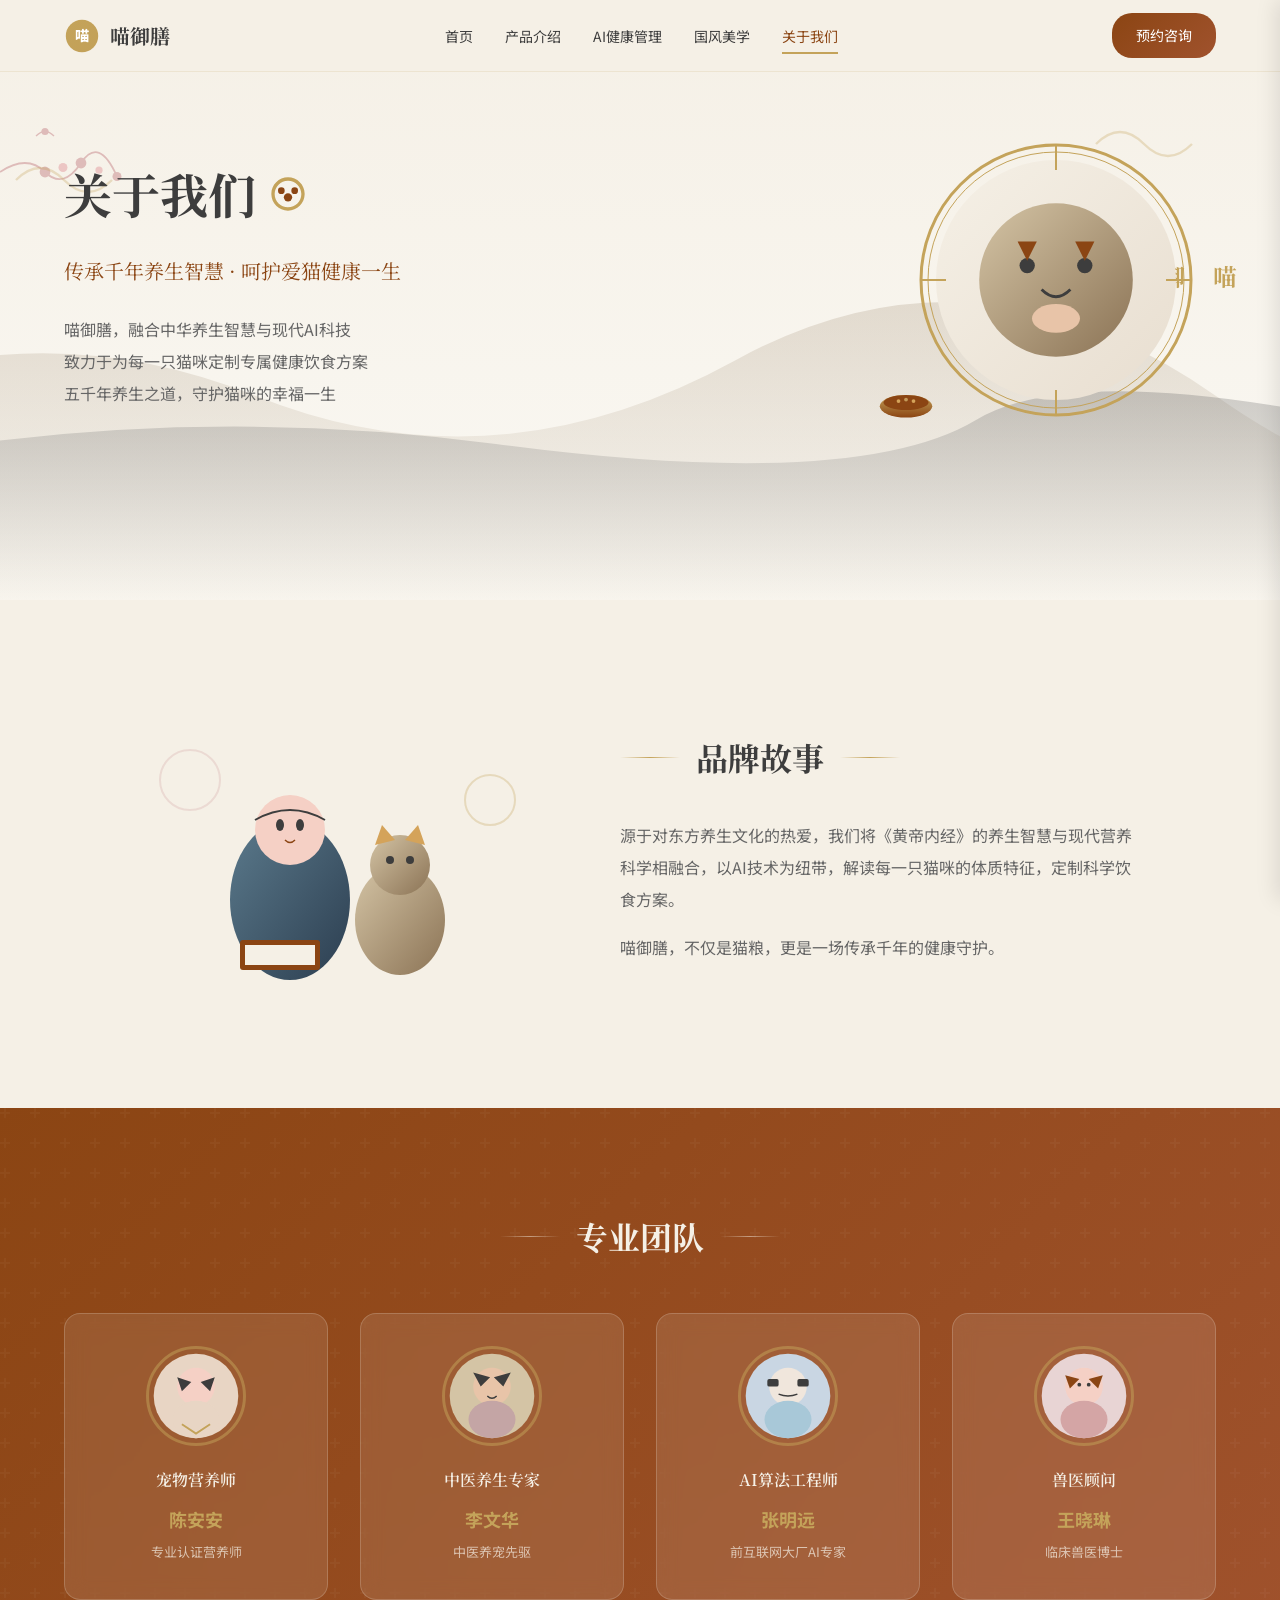
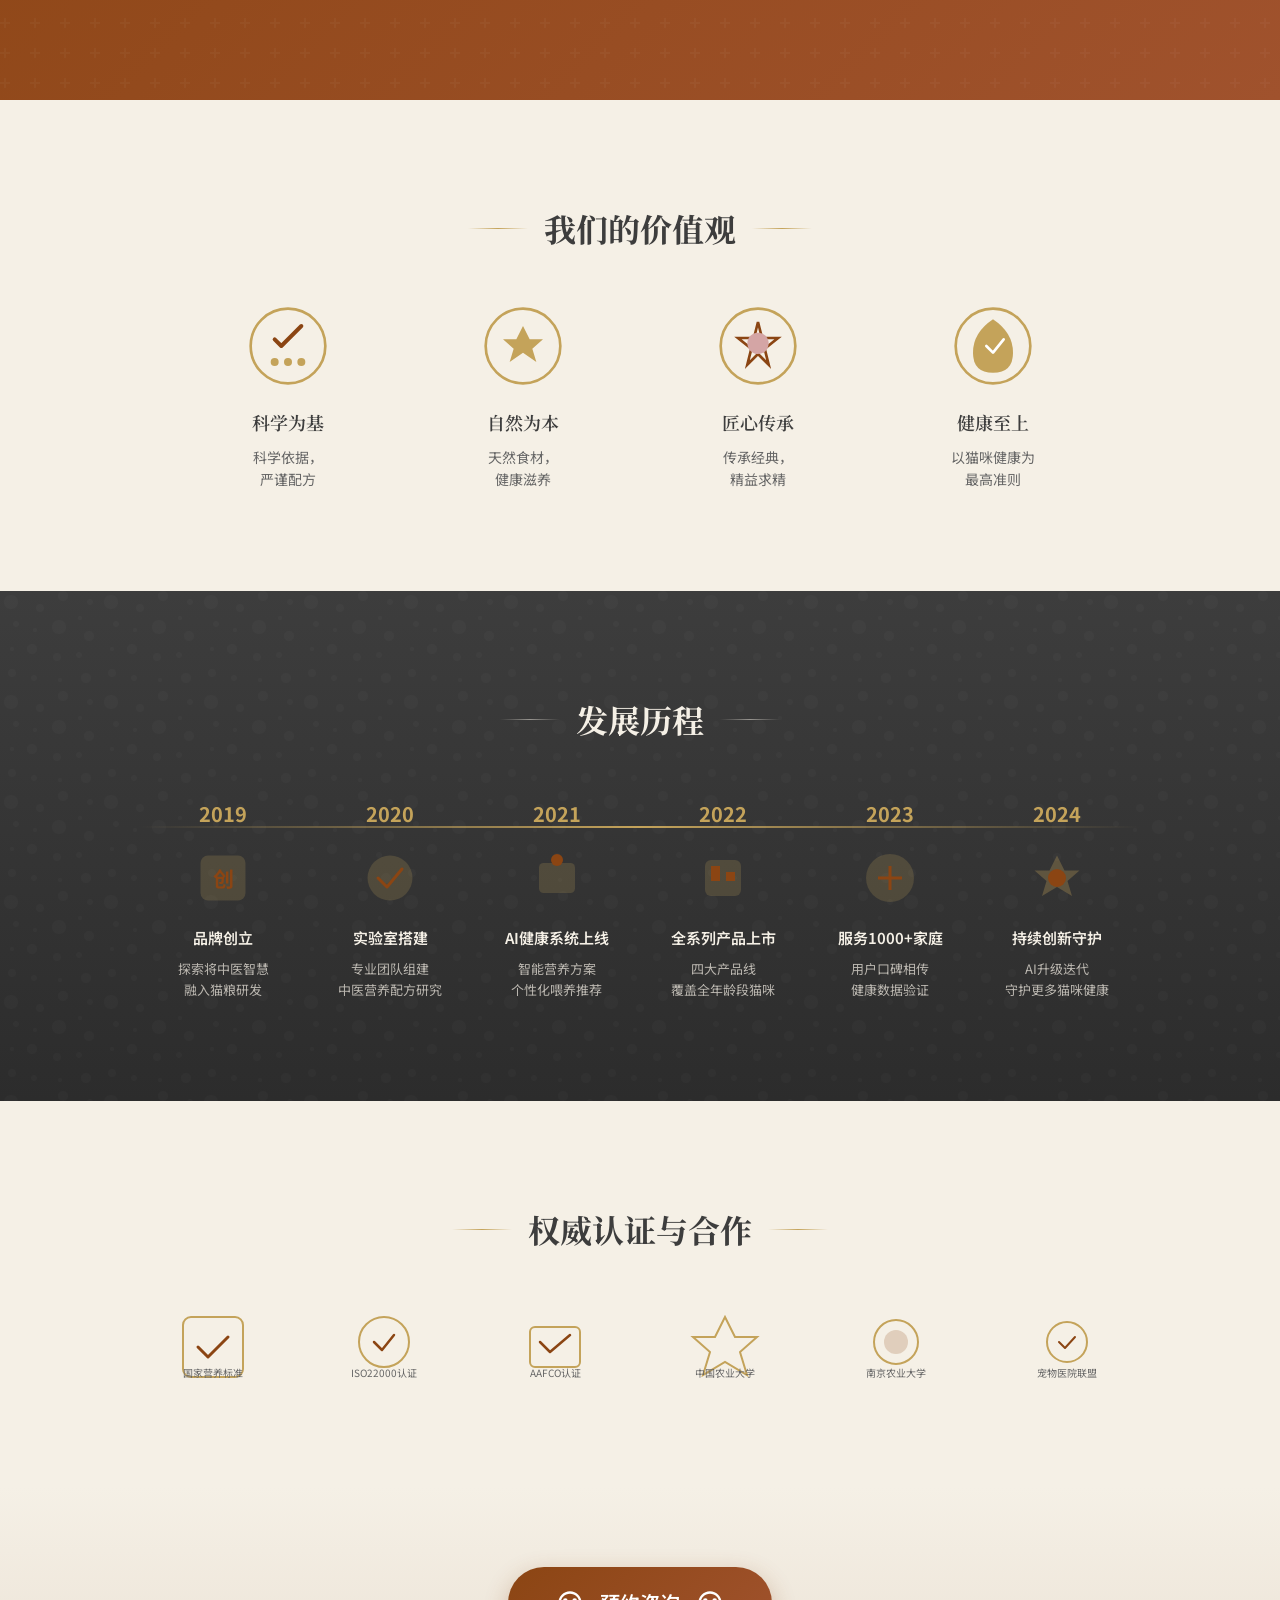
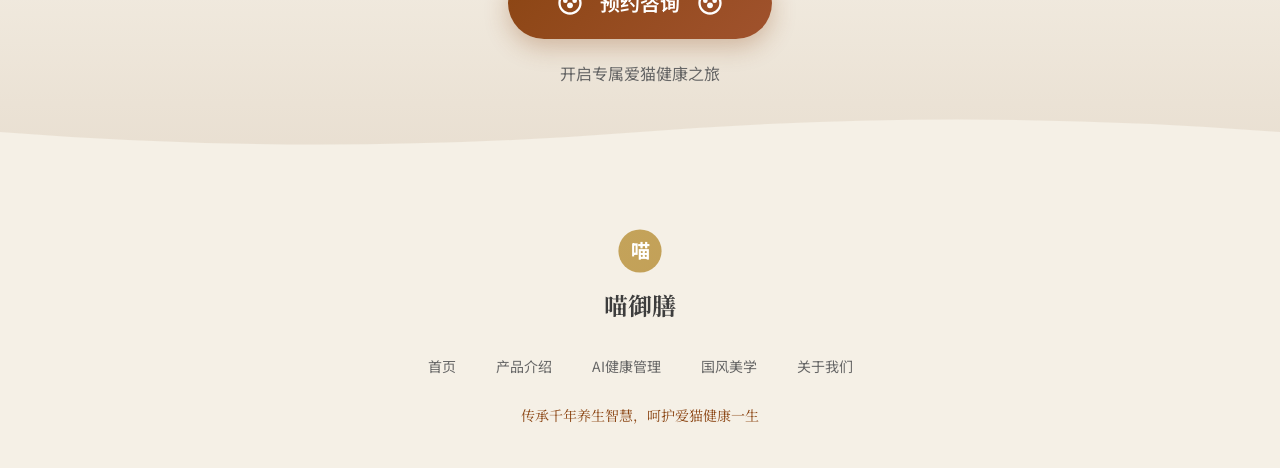
==== commit 22de21c9: "Add files via upload" ====
--- a/about.html
+++ b/about.html
@@ -38,6 +38,11 @@
         <li><a href="about.html" class="active">关于我们</a></li>
       </ul>
       <a href="#contact" class="nav-cta">预约咨询</a>
+      <button class="menu-toggle" aria-label="打开菜单">
+        <span></span>
+        <span></span>
+        <span></span>
+      </button>
     </div>
   </nav>
 
@@ -538,6 +543,7 @@
       <ul class="footer-links">
         <li><a href="index.html">首页</a></li>
         <li><a href="products.html">产品介绍</a></li>
+        <li><a href="ai-health.html">AI健康管理</a></li>
         <li><a href="aesthetics.html">国风美学</a></li>
         <li><a href="about.html">关于我们</a></li>
       </ul>
@@ -545,6 +551,23 @@
     </div>
   </footer>
 
+  <div class="sidebar-overlay"></div>
+  <aside class="sidebar">
+    <button class="sidebar-close" aria-label="关闭菜单">
+      <svg viewBox="0 0 24 24" fill="none" stroke="currentColor" stroke-width="2">
+        <path d="M18 6L6 18M6 6l12 12"/>
+      </svg>
+    </button>
+    <nav class="sidebar-nav">
+      <a href="index.html">首页</a>
+      <a href="products.html">产品介绍</a>
+      <a href="ai-health.html">AI健康管理</a>
+      <a href="aesthetics.html">国风美学</a>
+      <a href="about.html" class="active">关于我们</a>
+      <a href="#contact" class="sidebar-cta">预约咨询</a>
+    </nav>
+  </aside>
+
   <script src="js/main.js"></script>
 </body>
 </html>
--- a/css/main.css
+++ b/css/main.css
@@ -359,18 +359,155 @@
   animation: fadeInUp 0.8s ease forwards;
 }
 
+/* 汉堡菜单按钮 */
+.menu-toggle {
+  display: none;
+  flex-direction: column;
+  justify-content: center;
+  gap: 5px;
+  width: 40px;
+  height: 40px;
+  background: transparent;
+  border: none;
+  cursor: pointer;
+  padding: 8px;
+}
+
+.menu-toggle span {
+  display: block;
+  width: 24px;
+  height: 2px;
+  background: var(--color-secondary);
+  border-radius: 2px;
+  transition: all 0.3s ease;
+}
+
+.menu-toggle.active span:nth-child(1) {
+  transform: rotate(45deg) translate(5px, 5px);
+}
+
+.menu-toggle.active span:nth-child(2) {
+  opacity: 0;
+}
+
+.menu-toggle.active span:nth-child(3) {
+  transform: rotate(-45deg) translate(5px, -5px);
+}
+
+/* 侧边栏遮罩 */
+.sidebar-overlay {
+  position: fixed;
+  top: 0;
+  left: 0;
+  right: 0;
+  bottom: 0;
+  background: rgba(0, 0, 0, 0.5);
+  z-index: 1001;
+  opacity: 0;
+  visibility: hidden;
+  transition: all 0.3s ease;
+}
+
+.sidebar-overlay.active {
+  opacity: 1;
+  visibility: visible;
+}
+
+/* 侧边栏 */
+.sidebar {
+  position: fixed;
+  top: 0;
+  right: 0;
+  width: 280px;
+  height: 100vh;
+  background: var(--color-bg);
+  z-index: 1002;
+  transform: translateX(100%);
+  transition: transform 0.3s ease;
+  padding: 80px 24px 40px;
+  box-shadow: -4px 0 20px rgba(0, 0, 0, 0.1);
+}
+
+.sidebar.active {
+  transform: translateX(0);
+}
+
+.sidebar-close {
+  position: absolute;
+  top: 20px;
+  right: 20px;
+  width: 36px;
+  height: 36px;
+  background: transparent;
+  border: none;
+  cursor: pointer;
+  color: var(--color-text);
+  display: flex;
+  align-items: center;
+  justify-content: center;
+}
+
+.sidebar-close svg {
+  width: 20px;
+  height: 20px;
+}
+
+.sidebar-nav {
+  display: flex;
+  flex-direction: column;
+  gap: 8px;
+}
+
+.sidebar-nav a {
+  padding: 16px 0;
+  font-size: 16px;
+  color: var(--color-text);
+  border-bottom: 1px solid rgba(196, 163, 90, 0.2);
+  transition: all 0.3s ease;
+}
+
+.sidebar-nav a:hover,
+.sidebar-nav a.active {
+  color: var(--color-secondary);
+  padding-left: 12px;
+}
+
+.sidebar-nav a.active {
+  font-weight: 600;
+}
+
+.sidebar-cta {
+  margin-top: 16px;
+  background: linear-gradient(135deg, var(--color-secondary), #A0522D);
+  color: white !important;
+  padding: 14px 24px !important;
+  border-radius: 28px;
+  text-align: center;
+  border-bottom: none !important;
+}
+
+.sidebar-cta:hover {
+  transform: translateY(-2px);
+  box-shadow: 0 4px 12px rgba(139, 69, 19, 0.3);
+}
+
 /* 响应式 */
 @media (max-width: 768px) {
   .navbar {
     height: 60px;
   }
 
-  .nav-links {
+  .nav-links,
+  .nav-cta {
     display: none;
   }
 
+  .menu-toggle {
+    display: flex;
+  }
+
   .logo-text {
-    font-size: 20px;
+    font-size: 18px;
   }
 
   .section-title h2 {
@@ -380,4 +517,24 @@
   .container {
     padding: 0 16px;
   }
-}
+
+  .sidebar {
+    width: 260px;
+    padding-top: 76px;
+  }
+
+  .footer {
+    padding: 40px 0 30px;
+  }
+
+  .footer-links {
+    flex-wrap: wrap;
+    gap: 20px;
+    padding: 0 20px;
+  }
+
+  .footer-copy {
+    font-size: 12px;
+    padding: 0 20px;
+  }
+}
